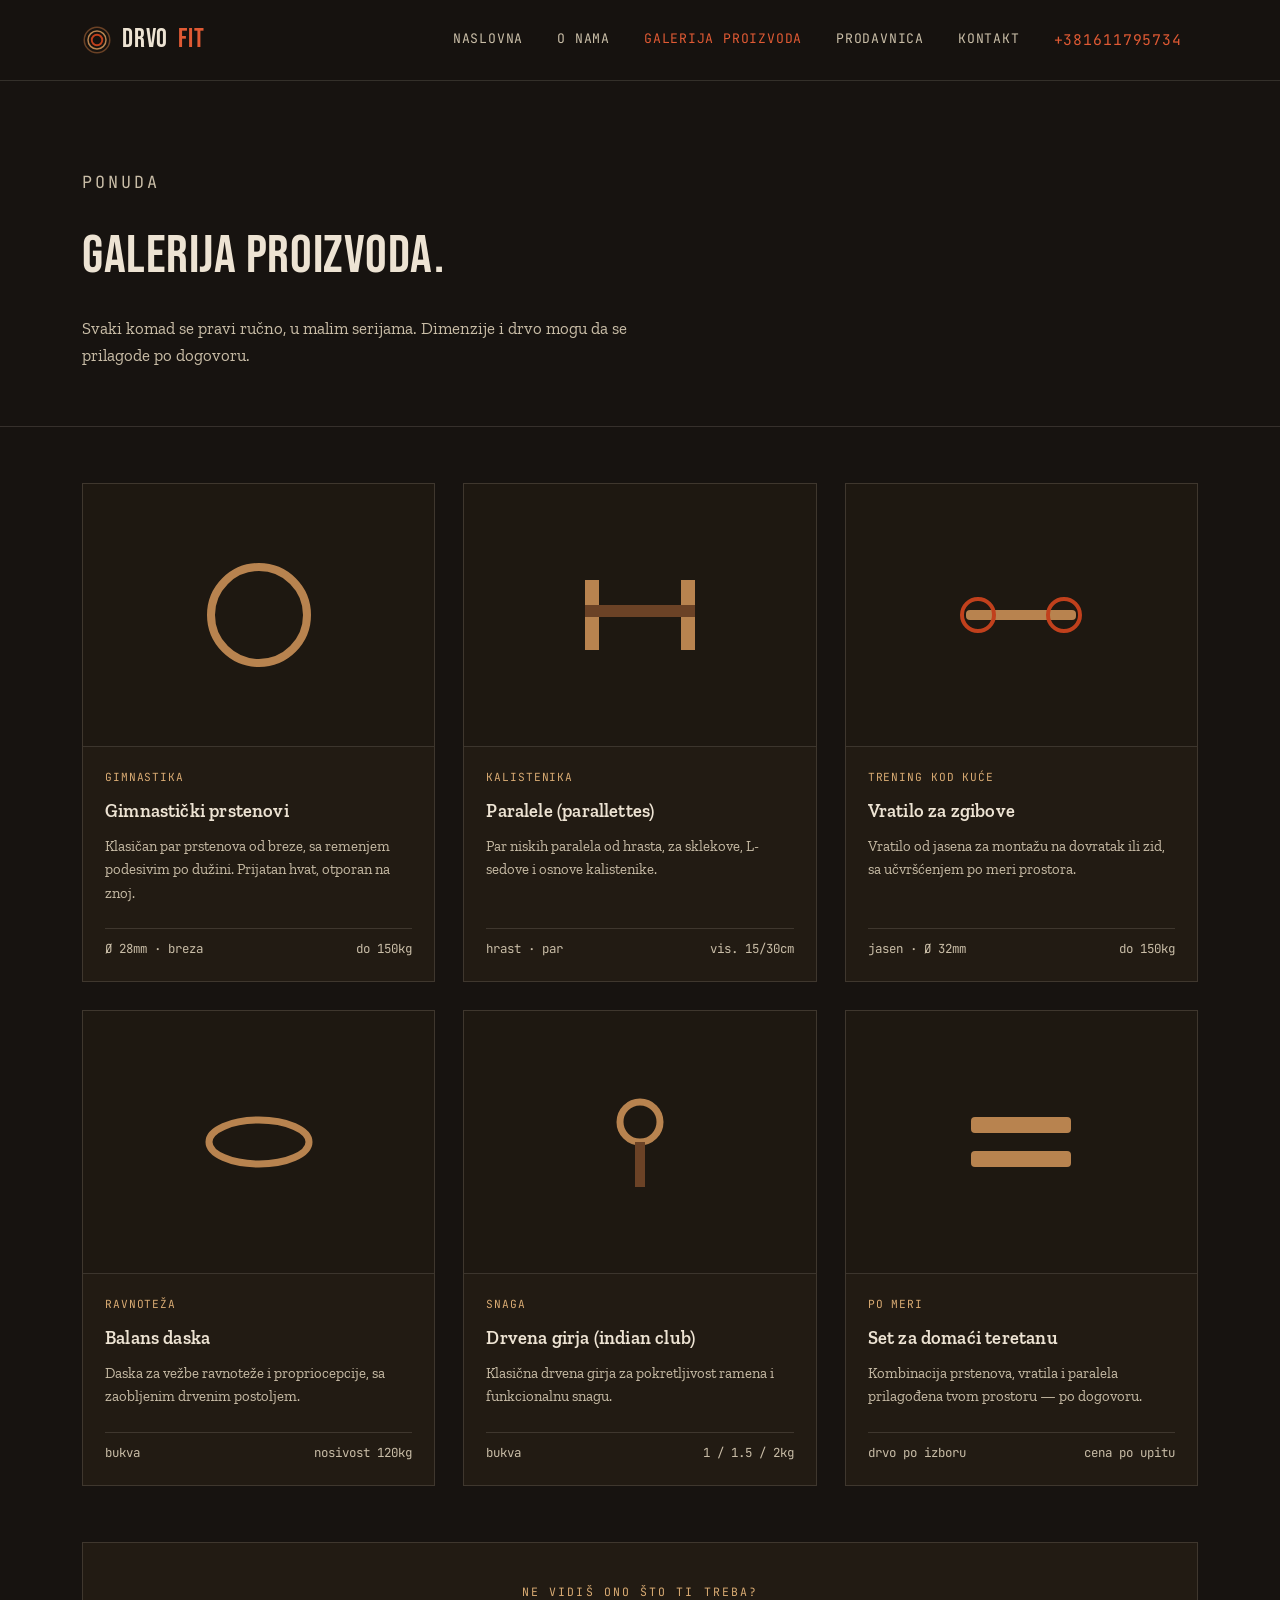
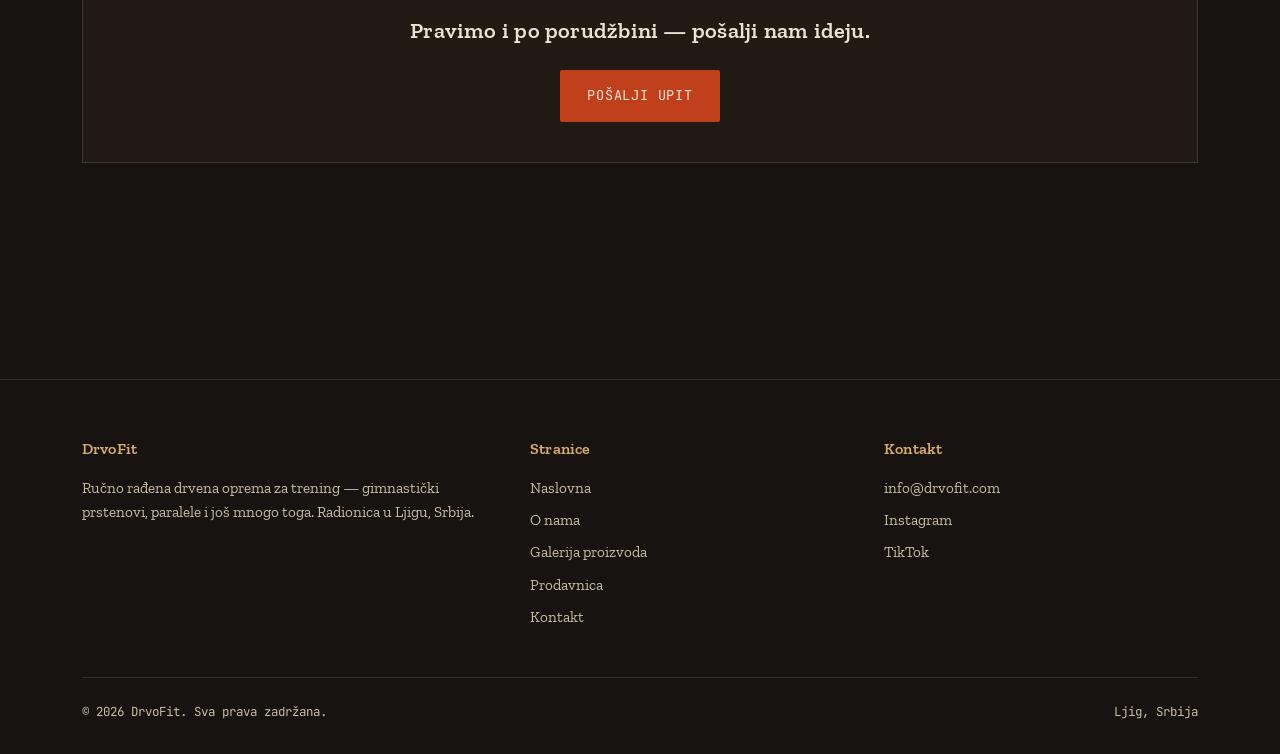
==== drvofit-sajt/galerija.html @ f05727b1 "Add DrvoFit site: home, o nama, galerija, prodavnica, kontakt Co-Authored-By: Claude Sonnet 5 <norep" ====
<!DOCTYPE html>
<html lang="sr">
<head>
<meta charset="UTF-8">
<meta name="viewport" content="width=device-width, initial-scale=1.0">
<title>Galerija proizvoda — DrvoFit</title>
<meta name="description" content="Pregled naše ponude: gimnastički prstenovi, paralele, vratila, drvene girje i još mnogo toga.">
<link rel="stylesheet" href="style.css">
<style>
  .product-card{border:1px solid var(--line); background:var(--panel); display:flex; flex-direction:column;}
  .product-thumb{aspect-ratio:4/3; display:flex; align-items:center; justify-content:center; border-bottom:1px solid var(--line); background:var(--bg-alt);}
  .product-body{padding:22px; display:flex; flex-direction:column; gap:8px; flex:1;}
  .spec-row{display:flex; justify-content:space-between; font-family:var(--mono); font-size:0.78rem; color:var(--cream-dim); border-top:1px solid var(--line); padding-top:10px; margin-top:auto;}
  .category-tag{display:inline-block; font-family:var(--mono); font-size:0.7rem; letter-spacing:0.08em; text-transform:uppercase; color:var(--wood-light); margin-bottom:2px;}
</style>
</head>
<body>

<header class="site-header">
  <div class="header-inner">
    <a href="index.html" class="logo">
      <svg class="ring-mark" viewBox="0 0 40 40" xmlns="http://www.w3.org/2000/svg">
        <circle cx="20" cy="20" r="17" fill="none" stroke="#6b4226" stroke-width="2"/>
        <circle cx="20" cy="20" r="12" fill="none" stroke="#b8834f" stroke-width="2"/>
        <circle cx="20" cy="20" r="7" fill="none" stroke="#c1401c" stroke-width="2.5"/>
      </svg>
      Drvo<span class="accent">Fit</span>
    </a>
    <button class="nav-toggle" aria-label="Meni">☰</button>
    <nav class="main-nav">
      <a href="index.html">Naslovna</a>
      <a href="o-nama.html">O nama</a>
      <a href="galerija.html" class="active">Galerija proizvoda</a>
      <a href="prodavnica.html">Prodavnica</a>
      <a href="kontakt.html">Kontakt</a>
      <a href="tel:+381611795734" class="navbar-phone">+381611795734</a>
    </nav>
  </div>
</header>

<section class="page-hero" style="padding-bottom:40px;">
  <div class="container">
    <p class="eyebrow">Ponuda</p>
    <h1>GALERIJA PROIZVODA.</h1>
    <p>Svaki komad se pravi ručno, u malim serijama. Dimenzije i drvo mogu da se prilagode po dogovoru.</p>
  </div>
</section>

<section style="padding-top:56px;">
  <div class="container">
    <div style="display:grid; grid-template-columns:repeat(3,1fr); gap:28px;">

      <div class="product-card reveal">
        <div class="product-thumb">
          <svg width="130" height="130" viewBox="0 0 130 130"><circle cx="65" cy="65" r="48" fill="none" stroke="#b8834f" stroke-width="8"/></svg>
        </div>
        <div class="product-body">
          <span class="category-tag">Gimnastika</span>
          <h3 style="font-family:var(--body); font-weight:600; font-size:1.15rem;">Gimnastički prstenovi</h3>
          <p style="color:var(--cream-dim); font-size:0.92rem;">Klasičan par prstenova od breze, sa remenjem podesivim po dužini. Prijatan hvat, otporan na znoj.</p>
          <div class="spec-row"><span>Ø 28mm · breza</span><span>do 150kg</span></div>
        </div>
      </div>

      <div class="product-card reveal">
        <div class="product-thumb">
          <svg width="140" height="110" viewBox="0 0 140 110"><rect x="15" y="20" width="14" height="70" fill="#b8834f"/><rect x="111" y="20" width="14" height="70" fill="#b8834f"/><rect x="15" y="45" width="110" height="12" fill="#6b4226"/></svg>
        </div>
        <div class="product-body">
          <span class="category-tag">Kalistenika</span>
          <h3 style="font-family:var(--body); font-weight:600; font-size:1.15rem;">Paralele (parallettes)</h3>
          <p style="color:var(--cream-dim); font-size:0.92rem;">Par niskih paralela od hrasta, za sklekove, L-sedove i osnove kalistenike.</p>
          <div class="spec-row"><span>hrast · par</span><span>vis. 15/30cm</span></div>
        </div>
      </div>

      <div class="product-card reveal">
        <div class="product-thumb">
          <svg width="130" height="130" viewBox="0 0 130 130"><rect x="10" y="60" width="110" height="10" rx="4" fill="#b8834f"/><circle cx="22" cy="65" r="16" fill="none" stroke="#c1401c" stroke-width="4"/><circle cx="108" cy="65" r="16" fill="none" stroke="#c1401c" stroke-width="4"/></svg>
        </div>
        <div class="product-body">
          <span class="category-tag">Trening kod kuće</span>
          <h3 style="font-family:var(--body); font-weight:600; font-size:1.15rem;">Vratilo za zgibove</h3>
          <p style="color:var(--cream-dim); font-size:0.92rem;">Vratilo od jasena za montažu na dovratak ili zid, sa učvršćenjem po meri prostora.</p>
          <div class="spec-row"><span>jasen · Ø 32mm</span><span>do 150kg</span></div>
        </div>
      </div>

      <div class="product-card reveal">
        <div class="product-thumb">
          <svg width="130" height="130" viewBox="0 0 130 130"><ellipse cx="65" cy="65" rx="50" ry="22" fill="none" stroke="#b8834f" stroke-width="7"/></svg>
        </div>
        <div class="product-body">
          <span class="category-tag">Ravnoteža</span>
          <h3 style="font-family:var(--body); font-weight:600; font-size:1.15rem;">Balans daska</h3>
          <p style="color:var(--cream-dim); font-size:0.92rem;">Daska za vežbe ravnoteže i propriocepcije, sa zaobljenim drvenim postoljem.</p>
          <div class="spec-row"><span>bukva</span><span>nosivost 120kg</span></div>
        </div>
      </div>

      <div class="product-card reveal">
        <div class="product-thumb">
          <svg width="130" height="130" viewBox="0 0 130 130"><circle cx="65" cy="45" r="20" fill="none" stroke="#b8834f" stroke-width="7"/><rect x="60" y="65" width="10" height="45" fill="#6b4226"/></svg>
        </div>
        <div class="product-body">
          <span class="category-tag">Snaga</span>
          <h3 style="font-family:var(--body); font-weight:600; font-size:1.15rem;">Drvena girja (indian club)</h3>
          <p style="color:var(--cream-dim); font-size:0.92rem;">Klasična drvena girja za pokretljivost ramena i funkcionalnu snagu.</p>
          <div class="spec-row"><span>bukva</span><span>1 / 1.5 / 2kg</span></div>
        </div>
      </div>

      <div class="product-card reveal">
        <div class="product-thumb">
          <svg width="140" height="110" viewBox="0 0 140 110"><rect x="20" y="30" width="100" height="16" rx="4" fill="#b8834f"/><rect x="20" y="64" width="100" height="16" rx="4" fill="#b8834f"/></svg>
        </div>
        <div class="product-body">
          <span class="category-tag">Po meri</span>
          <h3 style="font-family:var(--body); font-weight:600; font-size:1.15rem;">Set za domaći teretanu</h3>
          <p style="color:var(--cream-dim); font-size:0.92rem;">Kombinacija prstenova, vratila i paralela prilagođena tvom prostoru — po dogovoru.</p>
          <div class="spec-row"><span>drvo po izboru</span><span>cena po upitu</span></div>
        </div>
      </div>

    </div>

    <div class="reveal" style="margin-top:56px; text-align:center; padding:40px; border:1px solid var(--line); background:var(--panel);">
      <p class="eyebrow">Ne vidiš ono što ti treba?</p>
      <h3 style="font-family:var(--body); font-weight:600; font-size:1.4rem; margin-top:10px;">Pravimo i po porudžbini — pošalji nam ideju.</h3>
      <div style="margin-top:22px;">
        <a href="kontakt.html" class="btn btn-primary">Pošalji upit</a>
      </div>
    </div>
  </div>
</section>

<footer>
  <div class="container">
    <div class="footer-grid">
      <div>
        <h4>DrvoFit</h4>
        <p>Ručno rađena drvena oprema za trening — gimnastički prstenovi, paralele i još mnogo toga. Radionica u Ljigu, Srbija.</p>
      </div>
      <div>
        <h4>Stranice</h4>
        <a href="index.html">Naslovna</a>
        <a href="o-nama.html">O nama</a>
        <a href="galerija.html">Galerija proizvoda</a>
        <a href="prodavnica.html">Prodavnica</a>
        <a href="kontakt.html">Kontakt</a>
      </div>
      <div>
        <h4>Kontakt</h4>
        <a href="mailto:info@drvofit.com">info@drvofit.com</a>
        <a href="#">Instagram</a>
        <a href="#">TikTok</a>
      </div>
    </div>
    <div class="footer-bottom">
      <span>© 2026 DrvoFit. Sva prava zadržana.</span>
      <span>Ljig, Srbija</span>
    </div>
  </div>
</footer>

<script src="script.js"></script>
</body>
</html>
---- drvofit-sajt/style.css ----
@import url('https://fonts.googleapis.com/css2?family=Bebas+Neue&family=Zilla+Slab:wght@400;500;600;700&family=JetBrains+Mono:wght@400;500&display=swap');

:root{
  --bg:#171310;
  --bg-alt:#1e1811;
  --panel:#221b13;
  --wood:#b8834f;
  --wood-light:#d9ab73;
  --wood-dark:#6b4226;
  --cream:#ede3d3;
  --cream-dim:#c9bda7;
  --ember:#c1401c;
  --ember-light:#e05a34;
  --line:rgba(237,227,211,0.14);
  --line-strong:rgba(237,227,211,0.28);

  --display:'Bebas Neue', sans-serif;
  --body:'Zilla Slab', serif;
  --mono:'JetBrains Mono', monospace;
}

*{box-sizing:border-box;}
html{scroll-behavior:smooth;}

body{
  margin:0;
  background:var(--bg);
  color:var(--cream);
  font-family:var(--body);
  font-size:17px;
  line-height:1.6;
  -webkit-font-smoothing:antialiased;
}

img,svg{max-width:100%;display:block;}

a{color:inherit;text-decoration:none;}

h1,h2,h3,h4{
  font-family:var(--display);
  font-weight:400;
  letter-spacing:0.01em;
  margin:0;
  color:var(--cream);
}

.eyebrow{
  font-family:var(--mono);
  font-size:0.72rem;
  letter-spacing:0.18em;
  text-transform:uppercase;
  color:var(--wood-light);
}

p{margin:0 0 1em 0;}
.container{
  max-width:1180px;
  margin:0 auto;
  padding:0 32px;
}

/* ---------- header ---------- */
.site-header{
  position:sticky;
  top:0;
  z-index:50;
  background:rgba(23,19,16,0.86);
  backdrop-filter:blur(10px);
  border-bottom:1px solid var(--line);
}
.header-inner{
  display:flex;
  align-items:center;
  justify-content:space-between;
  padding:18px 32px;
  max-width:1180px;
  margin:0 auto;
}
.logo{
  font-family:var(--display);
  font-size:1.7rem;
  letter-spacing:0.03em;
  display:flex;
  align-items:center;
  gap:10px;
}
.logo .ring-mark{width:30px;height:30px;flex-shrink:0;}
.logo span.accent{color:var(--ember-light);}

nav.main-nav a.navbar-phone{
  font-size:0.92rem;
  color:var(--ember-light);
  white-space:nowrap;
}
nav.main-nav a.navbar-phone:hover{color:var(--cream);}

nav.main-nav{display:flex;gap:2px;}
nav.main-nav a{
  font-family:var(--mono);
  font-size:0.82rem;
  letter-spacing:0.06em;
  text-transform:uppercase;
  padding:10px 16px;
  border-radius:2px;
  color:var(--cream-dim);
  transition:color 0.2s ease, background 0.2s ease;
}
nav.main-nav a:hover{color:var(--cream);background:var(--panel);}
nav.main-nav a.active{color:var(--ember-light);}

.nav-toggle{display:none;background:none;border:none;color:var(--cream);font-size:1.6rem;cursor:pointer;}

@media (max-width:820px){
  nav.main-nav{
    position:absolute;
    top:100%;left:0;right:0;
    flex-direction:column;
    background:var(--bg-alt);
    border-bottom:1px solid var(--line);
    padding:8px 32px 20px;
    display:none;
  }
  nav.main-nav.open{display:flex;}
  .nav-toggle{display:block;}
}

/* ---------- footer ---------- */
footer{
  border-top:1px solid var(--line);
  padding:56px 0 32px;
  margin-top:120px;
}
.footer-grid{
  display:grid;
  grid-template-columns:1.3fr 1fr 1fr;
  gap:40px;
  margin-bottom:40px;
}
.footer-grid h4{font-size:1rem;font-family:var(--body);font-weight:600;color:var(--wood-light);margin-bottom:14px;}
.footer-grid p, .footer-grid a{color:var(--cream-dim);font-size:0.95rem;}
.footer-grid a{display:block;margin-bottom:8px;transition:color .2s;}
.footer-grid a:hover{color:var(--ember-light);}
.footer-bottom{
  font-family:var(--mono);
  font-size:0.78rem;
  color:var(--cream-dim);
  border-top:1px solid var(--line);
  padding-top:24px;
  display:flex;
  justify-content:space-between;
  flex-wrap:wrap;
  gap:10px;
}
@media (max-width:700px){
  .footer-grid{grid-template-columns:1fr;}
}

/* ---------- buttons ---------- */
.btn{
  display:inline-flex;
  align-items:center;
  gap:8px;
  font-family:var(--mono);
  font-size:0.85rem;
  letter-spacing:0.06em;
  text-transform:uppercase;
  padding:14px 26px;
  border-radius:2px;
  border:1px solid var(--line-strong);
  transition:all 0.2s ease;
}
.btn-primary{
  background:var(--ember);
  border-color:var(--ember);
  color:var(--cream);
}
.btn-primary:hover{background:var(--ember-light);border-color:var(--ember-light);}
.btn-ghost{color:var(--cream);}
.btn-ghost:hover{background:var(--panel);border-color:var(--cream-dim);}

/* ---------- generic section helpers ---------- */
section{padding:96px 0;}
.section-head{max-width:640px;margin-bottom:56px;}
.section-head h2{font-size:2.6rem;margin-top:10px;}
.section-head p{color:var(--cream-dim);font-size:1.05rem;margin-top:14px;}

.divider{
  height:1px;
  background:linear-gradient(90deg,var(--line-strong),transparent);
  margin:0;
}

/* page hero banner used on inner pages */
.page-hero{
  padding:72px 0 56px;
  border-bottom:1px solid var(--line);
  position:relative;
  overflow:hidden;
}
.page-hero h1{font-size:3.4rem;margin-top:12px;}
.page-hero p{color:var(--cream-dim);max-width:560px;margin-top:16px;font-size:1.05rem;}

/* ring decoration */
.ring-decor{
  position:absolute;
  opacity:0.5;
  pointer-events:none;
}
.ring-rotate{
  transform-origin:center;
  will-change:transform;
}

/* scroll reveal */
.reveal{
  opacity:0;
  transform:translateY(24px);
  transition:opacity 0.7s ease, transform 0.7s ease;
}
.reveal.in-view{
  opacity:1;
  transform:translateY(0);
}
@media (prefers-reduced-motion: reduce){
  .reveal{opacity:1;transform:none;transition:none;}
  .ring-rotate{animation:none !important;}
}
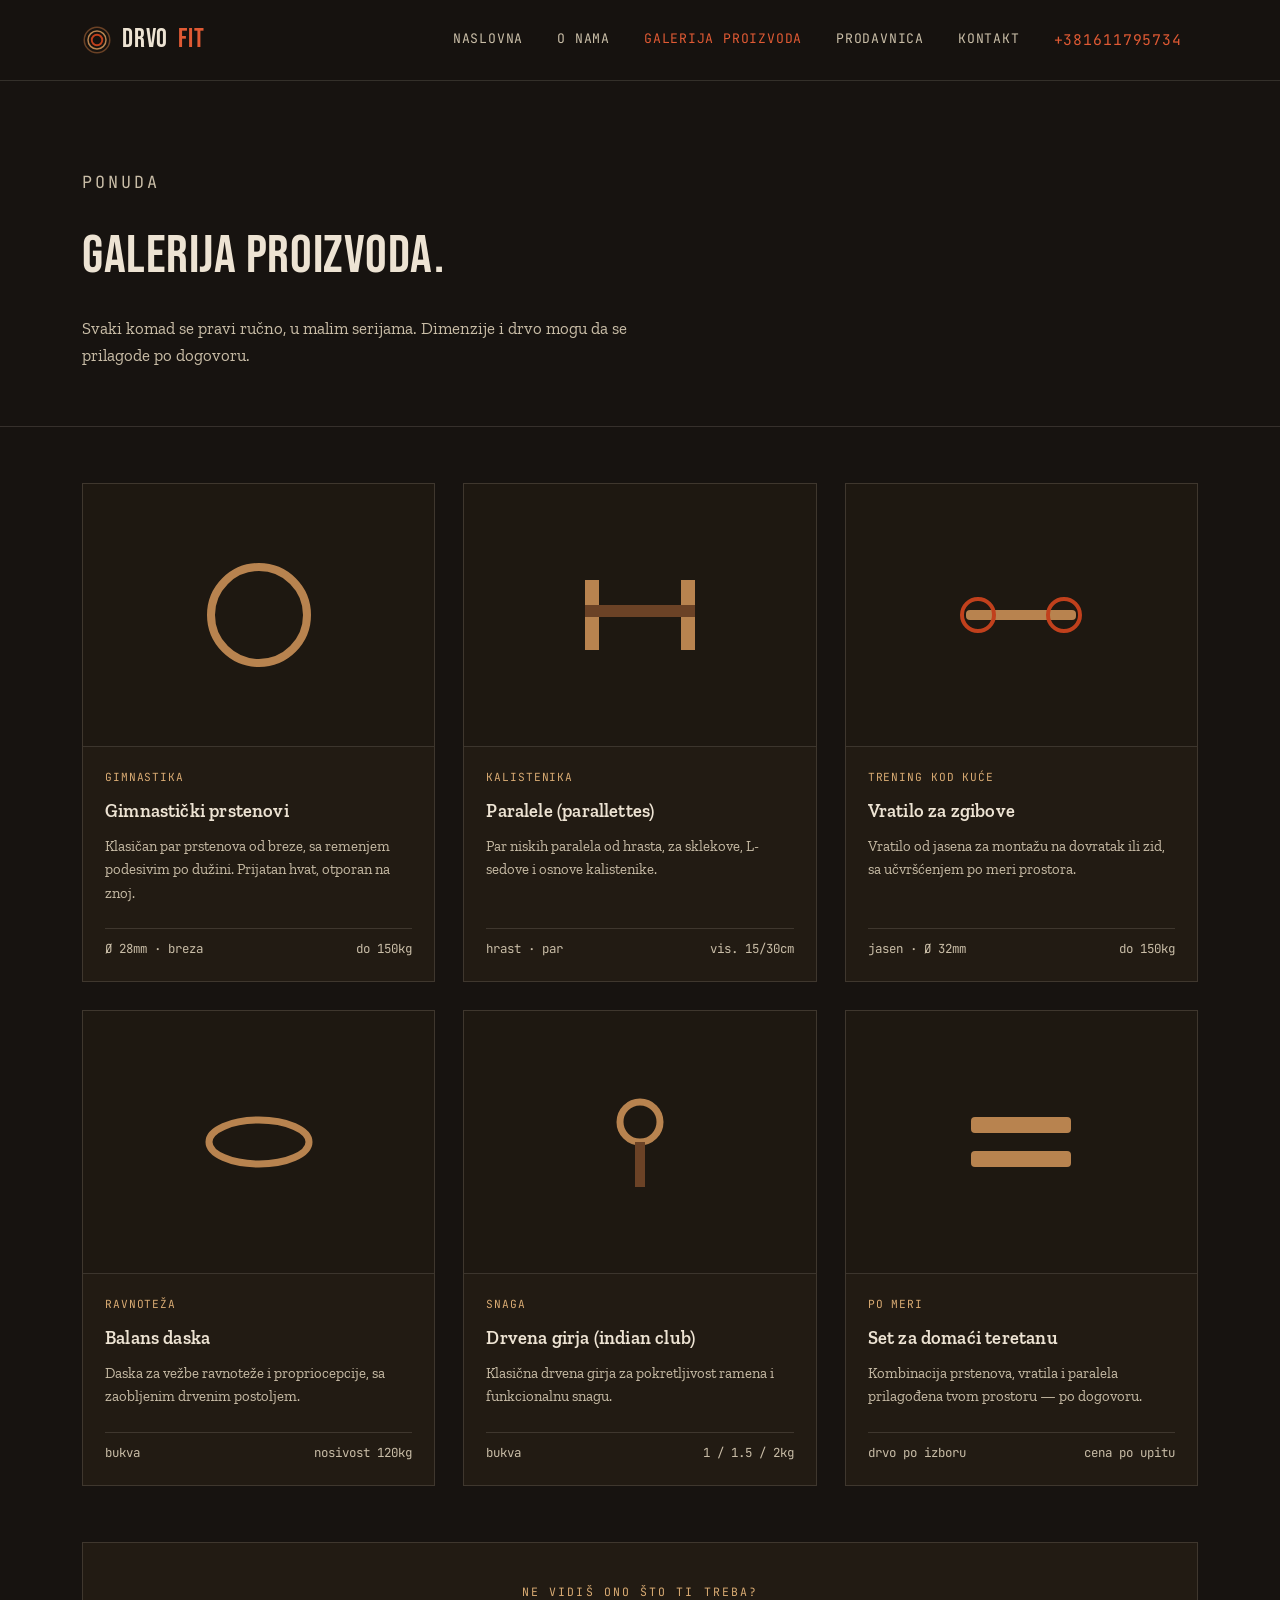
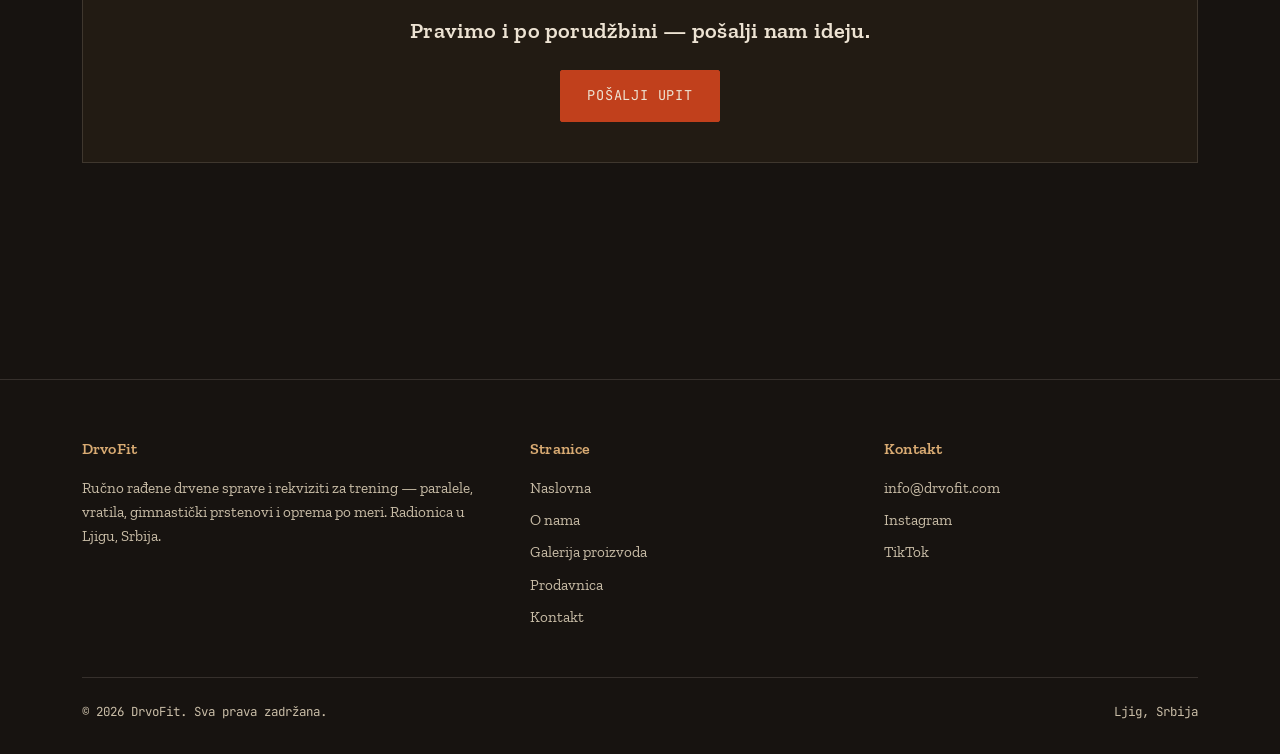
==== commit 5aaca39d: "Reposition copy toward wooden training equipment, not just gymnastic rings Update hero slogan, meta " ====
--- a/drvofit-sajt/galerija.html
+++ b/drvofit-sajt/galerija.html
@@ -4,7 +4,7 @@
 <meta charset="UTF-8">
 <meta name="viewport" content="width=device-width, initial-scale=1.0">
 <title>Galerija proizvoda — DrvoFit</title>
-<meta name="description" content="Pregled naše ponude: gimnastički prstenovi, paralele, vratila, drvene girje i još mnogo toga.">
+<meta name="description" content="Pregled naše ponude: drvene sprave i rekviziti za trening — paralele, vratila, gimnastički prstenovi, girje i oprema po meri.">
 <link rel="stylesheet" href="style.css">
 <style>
   .product-card{border:1px solid var(--line); background:var(--panel); display:flex; flex-direction:column;}
@@ -139,7 +139,7 @@
     <div class="footer-grid">
       <div>
         <h4>DrvoFit</h4>
-        <p>Ručno rađena drvena oprema za trening — gimnastički prstenovi, paralele i još mnogo toga. Radionica u Ljigu, Srbija.</p>
+        <p>Ručno rađene drvene sprave i rekviziti za trening — paralele, vratila, gimnastički prstenovi i oprema po meri. Radionica u Ljigu, Srbija.</p>
       </div>
       <div>
         <h4>Stranice</h4>
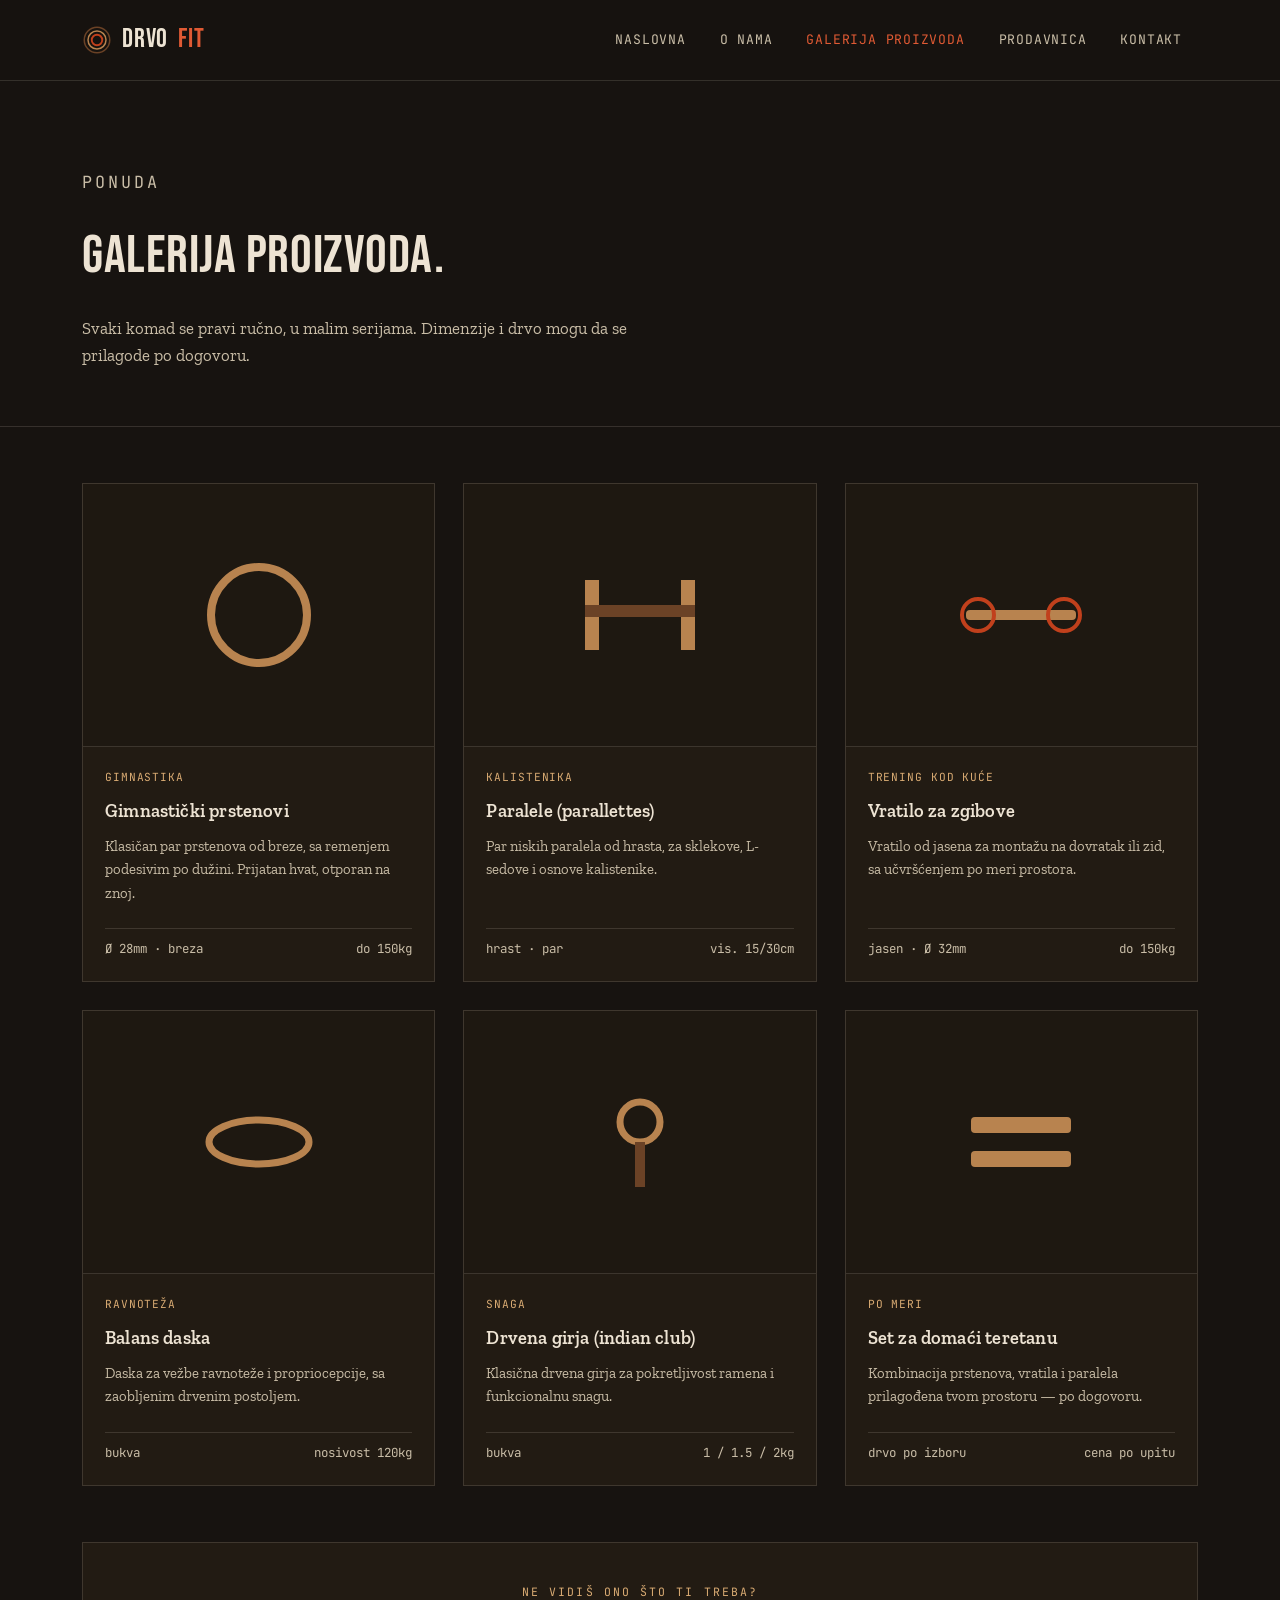
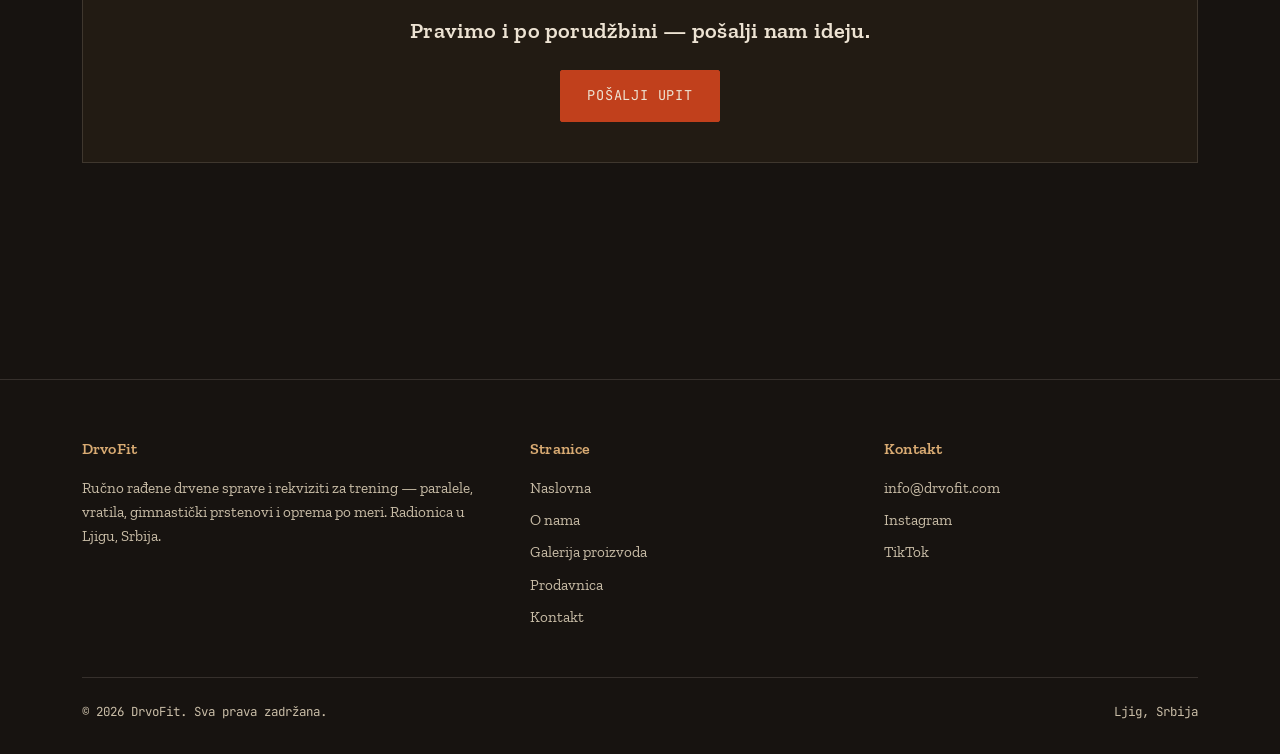
==== commit dd65870a: "Remove phone number from navbar Co-Authored-By: Claude Sonnet 5 <noreply@anthropic.com>" ====
--- a/drvofit-sajt/galerija.html
+++ b/drvofit-sajt/galerija.html
@@ -32,9 +32,7 @@
       <a href="o-nama.html">O nama</a>
       <a href="galerija.html" class="active">Galerija proizvoda</a>
       <a href="prodavnica.html">Prodavnica</a>
-      <a href="kontakt.html">Kontakt</a>
-      <a href="tel:+381611795734" class="navbar-phone">+381611795734</a>
-    </nav>
+      <a href="kontakt.html">Kontakt</a>    </nav>
   </div>
 </header>
 
